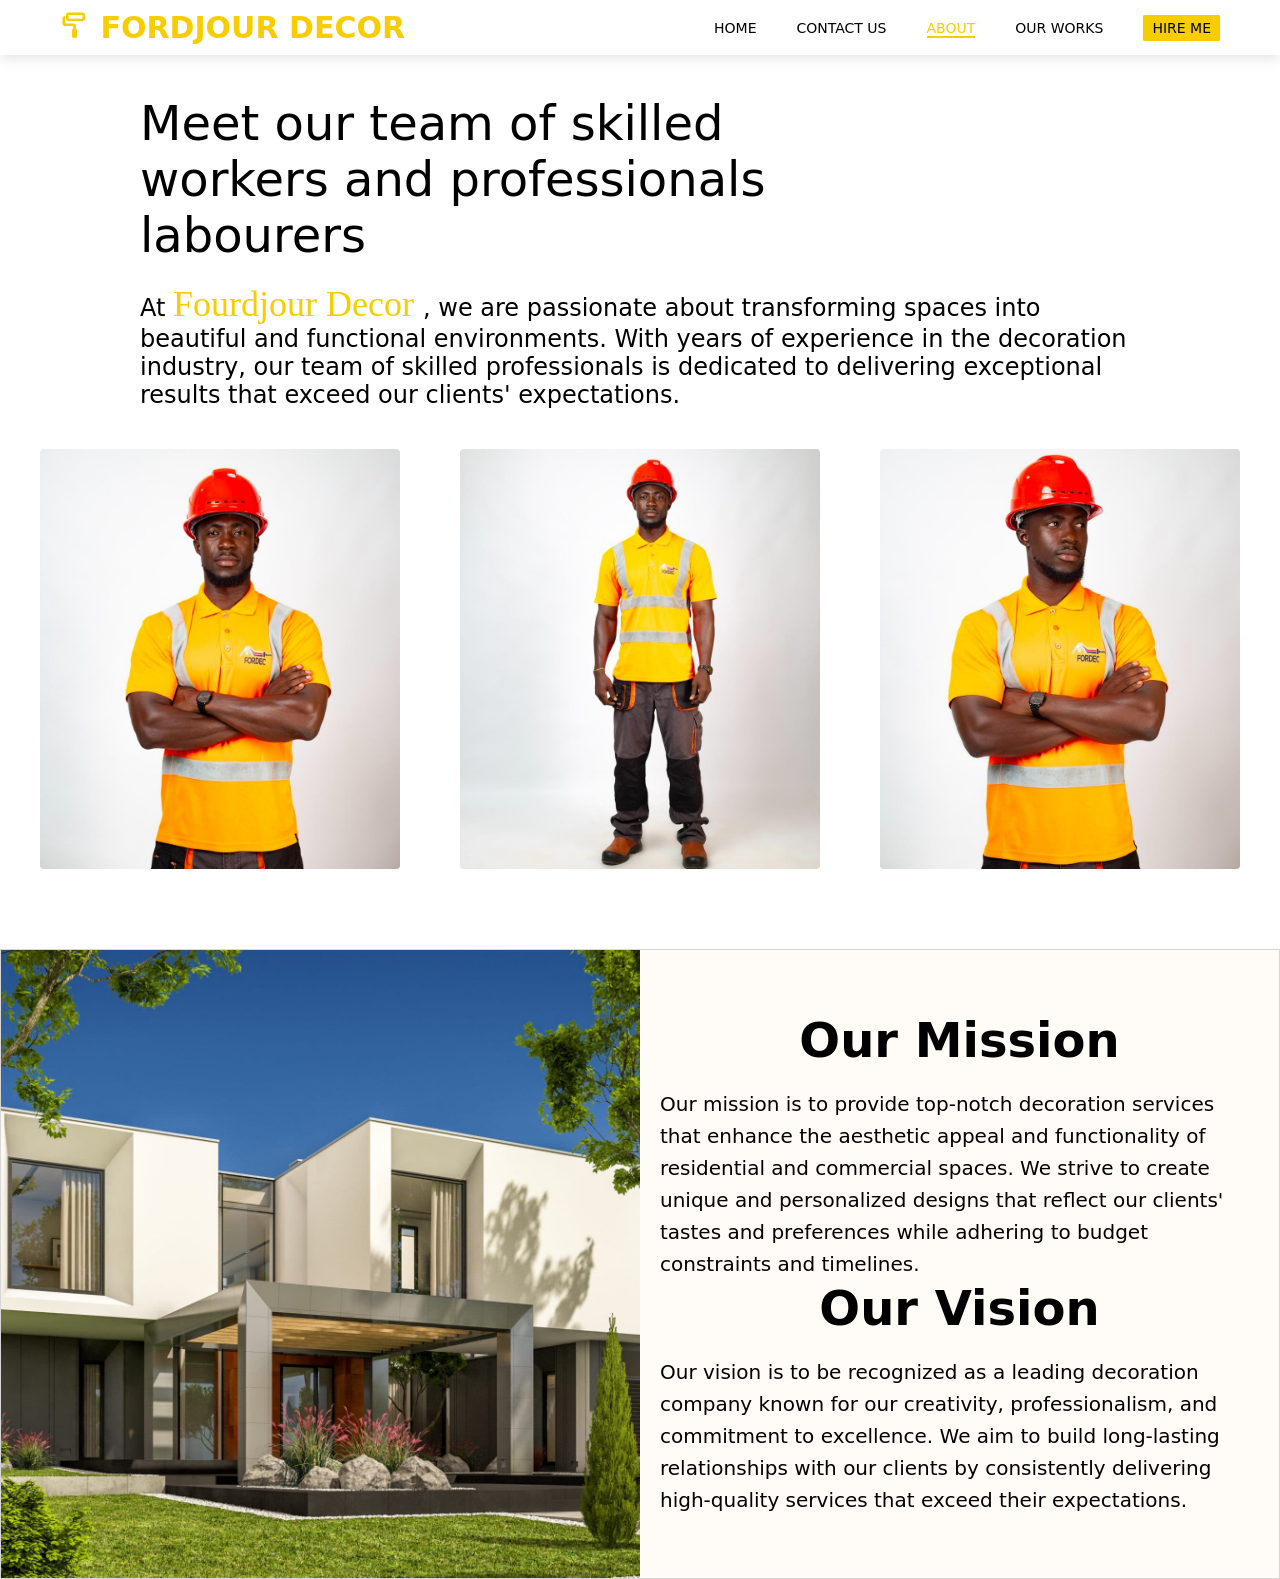
==== about.html @ 5bb8c618 "Initial commit" ====
<!DOCTYPE html>
<html lang="en">
  <head>
    <meta charset="UTF-8" />
    <meta name="viewport" content="width=device-width, initial-scale=1.0" />
    <title>About Us</title>
    <link rel="stylesheet" href="about.css" />
    <link
      href="https://unpkg.com/boxicons@2.1.4/css/boxicons.min.css"
      rel="stylesheet"
    />
    <link rel="stylesheet" href="styles.css" />
    <script src="script.js"></script>
  </head>
  <body>
    <nav class="nav">
      <a href="index.html">
        <div class="logo">
          <i class="bx bx-paint-roll"></i>
          <span>Fordjour Decor</span>
        </div>
      </a>
      <button class="nav-toggle" aria-label="Open navigation">
        <i class="bx bx-menu"></i>
      </button>
      <div class="links">
        <ul>
          <li><a href="index.html">Home</a></li>
          <li><a href="contact.html">Contact Us</a></li>
          <li><a href="about.html" class="active">About</a></li>
          <li><a href="portfolio.html">Our Works</a></li>
          <li><a href="hire.html" class="hire">Hire Me</a></li>
        </ul>
      </div>
    </nav>

    <div class="topText">
      <h1>Meet our team of skilled workers and professionals labourers</h1>
      <p>
        At <span class="stylish"> Fourdjour Decor </span>, we are passionate
        about transforming spaces into beautiful and functional environments.
        With years of experience in the decoration industry, our team of skilled
        professionals is dedicated to delivering exceptional results that exceed
        our clients' expectations.
      </p>
    </div>
    <div class="photoSection">
      <img src="WhatsApp Image 2025-10-01 at 10.41.32 AM (1).jpeg" alt="" />
      <img src="WhatsApp Image 2025-10-01 at 10.41.32 AM (3).jpeg" alt="" />
      <img src="WhatsApp Image 2025-10-01 at 10.41.32 AM (4).jpeg" alt="" />
    </div>
    <div class="section">
      <img src="stock-photo-modern-house-1-scaled.jpg" alt="" />

      <div class="sectionText">
        <h2>Our Mission</h2>
        <p>
          Our mission is to provide top-notch decoration services that enhance
          the aesthetic appeal and functionality of residential and commercial
          spaces. We strive to create unique and personalized designs that
          reflect our clients' tastes and preferences while adhering to budget
          constraints and timelines.
        </p>
        <h2>Our Vision</h2>
        <p>
          Our vision is to be recognized as a leading decoration company known
          for our creativity, professionalism, and commitment to excellence. We
          aim to build long-lasting relationships with our clients by
          consistently delivering high-quality services that exceed their
          expectations.
        </p>
      </div>
    </div>
  </body>
</html>
---- about.css ----
body {
  display: flex;
  justify-content: center;
  align-items: center;
  flex-direction: column;
}
.topText {
  margin: 40px 140px;
}
.topText h1 {
  font-size: 48px;
  margin-bottom: 20px;
  max-width: 65%;
  font-weight: 500;
}
.topText p {
  font-size: 24px;
}
.stylish {
  font-family: "Brush Script MT", cursive;
  font-size: 36px;
}
.photoSection {
  display: flex;
  justify-content: center;
  align-items: center;
  gap: 60px;
  margin-bottom: 80px;
}
.photoSection img {
  width: 360px;
  height: 420px;
  object-fit: cover;
  border-radius: 4px;
}
.section {
  border: 1px solid rgb(215, 215, 215);
  height: 70vh;
  display: flex;
  justify-content: space-between;
}
.section img {
  width: 50%;
  object-fit: cover;
}
.sectionText {
  padding: 20px;
  background-color: rgb(255, 251, 246);
  display: flex;
  flex-direction: column;
  justify-content: center;
  align-items: center;
}
.sectionText h2 {
  font-size: 48px;
  margin-bottom: 20px;
}
.sectionText p {
  font-size: 20px;
  line-height: 1.6;
}
@media screen and (max-width: 900px) {
  .topText {
    max-width: 80%;
    margin: 40px 0;
  }
  .topText h1 {
    font-size: 36px;
    max-width: 90%;
  }
  .topText p {
    font-size: 20px;
  }
  .photoSection {
    flex-direction: column;
    gap: 40px;
  }
  .photoSection img {
    width: 80%;
    height: auto;
  }
  .section {
    flex-direction: column;
    height: auto;
  }
  .section img {
    width: 100%;
    height: auto;
  }
  .sectionText h2 {
    font-size: 36px;
  }
  .sectionText p {
    font-size: 18px;
  }
}
---- styles.css ----
* {
  margin: 0;
  padding: 0;
  box-sizing: border-box;
  font-family: system-ui, -apple-system, BlinkMacSystemFont, "Segoe UI", Roboto,
    Oxygen, Ubuntu, Cantarell, "Open Sans", "Helvetica Neue", sans-serif;
  color: black;
}
html {
  scroll-behavior: smooth;
}
body {
  overflow-x: hidden;
}
.nav {
  position: sticky;
  z-index: 10;
  max-width: 100vw;
  width: 100%;
  padding: 10px 40px;
  text-transform: uppercase;
  color: black;
  display: flex;
  justify-content: space-between;
  align-items: center;
  background-color: white;
  top: 0;
  box-shadow: rgba(0, 0, 0, 0.1) 0px 4px 12px;
}
.logo {
  font-weight: 700;
  font-size: 30px;
  cursor: pointer;
}
.logo i,
span {
  color: #f7cd00;
}
nav ul {
  list-style: none;
  display: flex;
  width: 100%;
  justify-content: space-between;
  font-weight: 500;
  letter-spacing: 1.2;
}
nav a {
  text-decoration: none;
  color: inherit;
  margin: 0 20px;
  transition: all 0.2s ease-out;
  font-size: 14px;
  color: black;
}

nav a:hover {
  color: rgb(247, 205, 0);
}
.hire {
  background-color: rgb(247, 205, 0);
  padding: 4px 8px;
  border-radius: 2px;
  border: 1px solid #f7cd00;
}
.hire:hover {
  color: #f7cd00;
  background-color: white;
}
.hero {
  position: relative;
  background: url(avi-werde-hHz4yrvxwlA-unsplash.jpg);
  background-size: cover;
  background-position: center;
  background-color: rgba(0, 0, 0, 0.4);
  background-blend-mode: darken;
  height: 90vh;
  width: 100vw;
  display: flex;
  flex-direction: column;
  justify-content: center;
  align-items: center;
  text-align: center;
  padding: 0;
  overflow: hidden;
}
.herotxt1 {
  font-size: 64px;
  font-weight: 700;
  color: white;
  margin-bottom: 5px;
  text-align: left;
  overflow: hidden;
  border-right: 2px solid;
  white-space: nowrap;
  margin: 0 auto;
  animation: typewriter 2s steps(40) 1s both, blinkCursor 0.8s step-end infinite;
}

.heroMain {
  display: flex;
  justify-content: center;
  align-items: center;
}
.left {
  max-width: 100%;
  display: flex;
  flex-direction: column;
  justify-content: center;
  padding: 60px;

  background-color: rgba(0, 0, 0, 0.4);
}
@keyframes typewriter {
  from {
    width: 0;
  }
  to {
    width: 100%;
  }
}

@keyframes blinkCursor {
  from,
  to {
    border-color: transparent;
  }
  50% {
    border-color: black;
  }
}

.section-1 {
  min-height: 100vh;
  display: flex;
  flex-direction: column;
  justify-content: center;
  align-items: center;
  padding: 20px;
}
.card {
  height: 500px;
  width: 420px;
  position: relative;
  overflow: hidden;
  cursor: pointer;
  transition: all 0.3s ease;
  border-radius: 8px;
  box-shadow: (rgba(0, 0, 1, 0.4));
}
.card-video {
  position: absolute;
  top: 0;
  filter: blur(2px);
  left: 0;
  width: 100%;
  height: 100%;
  object-fit: cover;
  transition: opacity 0.4s ease;
  z-index: 2;
}
.card-content {
  position: absolute;
  bottom: 0;
  left: 0;
  display: flex;
  flex-direction: column;
  justify-content: center;
  align-items: center;
  background-color: rgba(0, 0, 0, 0.5);
  width: 100%;
  height: 100%;
  text-align: center;
  padding: 20px;
  transition: opacity 0.3s ease;
  z-index: 3;
}
.card-content p,
h3 {
  color: white;
}
.card-content p {
  font-weight: 200;
  color: rgb(255, 255, 255);
}
.card-content h3 {
  font-size: 24px;
}
.card-background {
  position: absolute;
  top: 0;
  left: 0;
  width: 100%;
  height: 100%;
  background-image: url("your-image.jpg");
  background-size: cover;
  background-position: center;
  transition: opacity 0.4s ease;
  z-index: 1;
}
.section-1 ul {
  list-style: none;
  display: flex;
  flex-wrap: wrap;
  gap: 40px;
  margin: 40px;
  justify-content: center;
}
.card:hover .card-background {
  opacity: 0;
}

.card:hover .card-video {
  filter: blur(0);
}

.card:hover .card-content {
  opacity: 0;
}
.card:hover {
  scale: 1.02;
}
.section-2 {
  height: 50vh;
  border-top: 1px solid rgb(189, 189, 189);
  border-bottom: 1px solid rgb(184, 184, 184);
  display: flex;
  flex-direction: column;
  align-items: center;
  justify-content: center;
}
.testimonial {
  display: flex;
  margin: 20px;
}
.testimonial img {
  width: 40px;
  aspect-ratio: 1;
  object-fit: cover;
  border-radius: 50%;
}
.active {
  color: #f7cd00;
  border-bottom: 2px solid #f7cd00;
}

.nav-toggle {
  display: none;
  background: none;
  border: none;
  font-size: 2rem;
  cursor: pointer;
  color: #333;
  z-index: 1001;
}

@media (max-width: 1103px) {
  .card {
    width: 340px;
    height: 400px;
  }
  .hero {
    height: 60vh;
  }
  .hire {
    border: none;
    background: none;
  }
  .testimonial img {
    width: 30px;
    height: 30px;
    margin: 0 10px;
  }
  body {
    overflow-x: hidden;
    padding: 0 5px;
  }
  .herotxt1 {
    font-size: 24px;
  }
  .left {
    padding: 20px;
  }
  .nav {
    position: relative;
    z-index: 1000;
    padding: 20px 0;
    align-items: center;
  }

  .nav .links {
    display: none;
    position: fixed;
    top: 0;
    right: 0;
    height: 40%;
    background: #fff;
    flex-direction: column;
    justify-content: center;
    align-items: center;
    z-index: 1000;
    box-shadow: 0 2px 8px rgba(0, 0, 0, 0.1);
    border-radius: 0;
    overflow: hidden;
    transform: translateY(-100%);
    opacity: 0;
    transition: transform 0.5s cubic-bezier(0.77, 0, 0.18, 1), opacity 0.3s;
  }
  .nav .links.active {
    display: flex;
    transform: translateY(0);
    opacity: 1;
    width: 50%;
    height: 50%;
  }
  .nav .links ul {
    display: flex;
    flex-direction: column;
    list-style: none;
    align-items: center;
  }
  .nav .links ul li {
    text-align: center;
    padding: 10px 0;
  }
  .nav .links ul li a {
    font-size: 1rem; /* Smaller font size */
    color: #333;
    text-decoration: none;
    font-weight: 500;
    width: 100vw;
    text-align: center;
    padding: 0.7rem 0;
    transition: background 0.2s;
  }
  .nav .links ul li a .hire {
    background-color: rgb(247, 205, 0);
    border-radius: none;
    border: 1px solid #f7cd00;
    color: #333;
    width: 100vw;
    margin: 0;
    padding: 0.7rem 0;
    font-size: 1rem;
    font-weight: 600;
  }
  .nav .links ul li a.hire:hover {
    width: 100vw;
    background-color: white;
    color: #f7cd00;
  }
  .nav-toggle {
    display: block;
    position: absolute;
    right: 1rem;
    top: 1rem;
    z-index: 1001;
    background: none;
    border: none;
    font-size: 2rem;
    cursor: pointer;
    color: #333;
  }
  .nav-toggle.open i {
    display: none;
  }
  .nav-toggle.open::before {
    content: "\2715"; /* Unicode X */
    font-size: 2rem;
    color: #333;
    position: absolute;
    right: 0;
    top: 0;
  }
  .logo {
    font-size: 20px;
  }
}
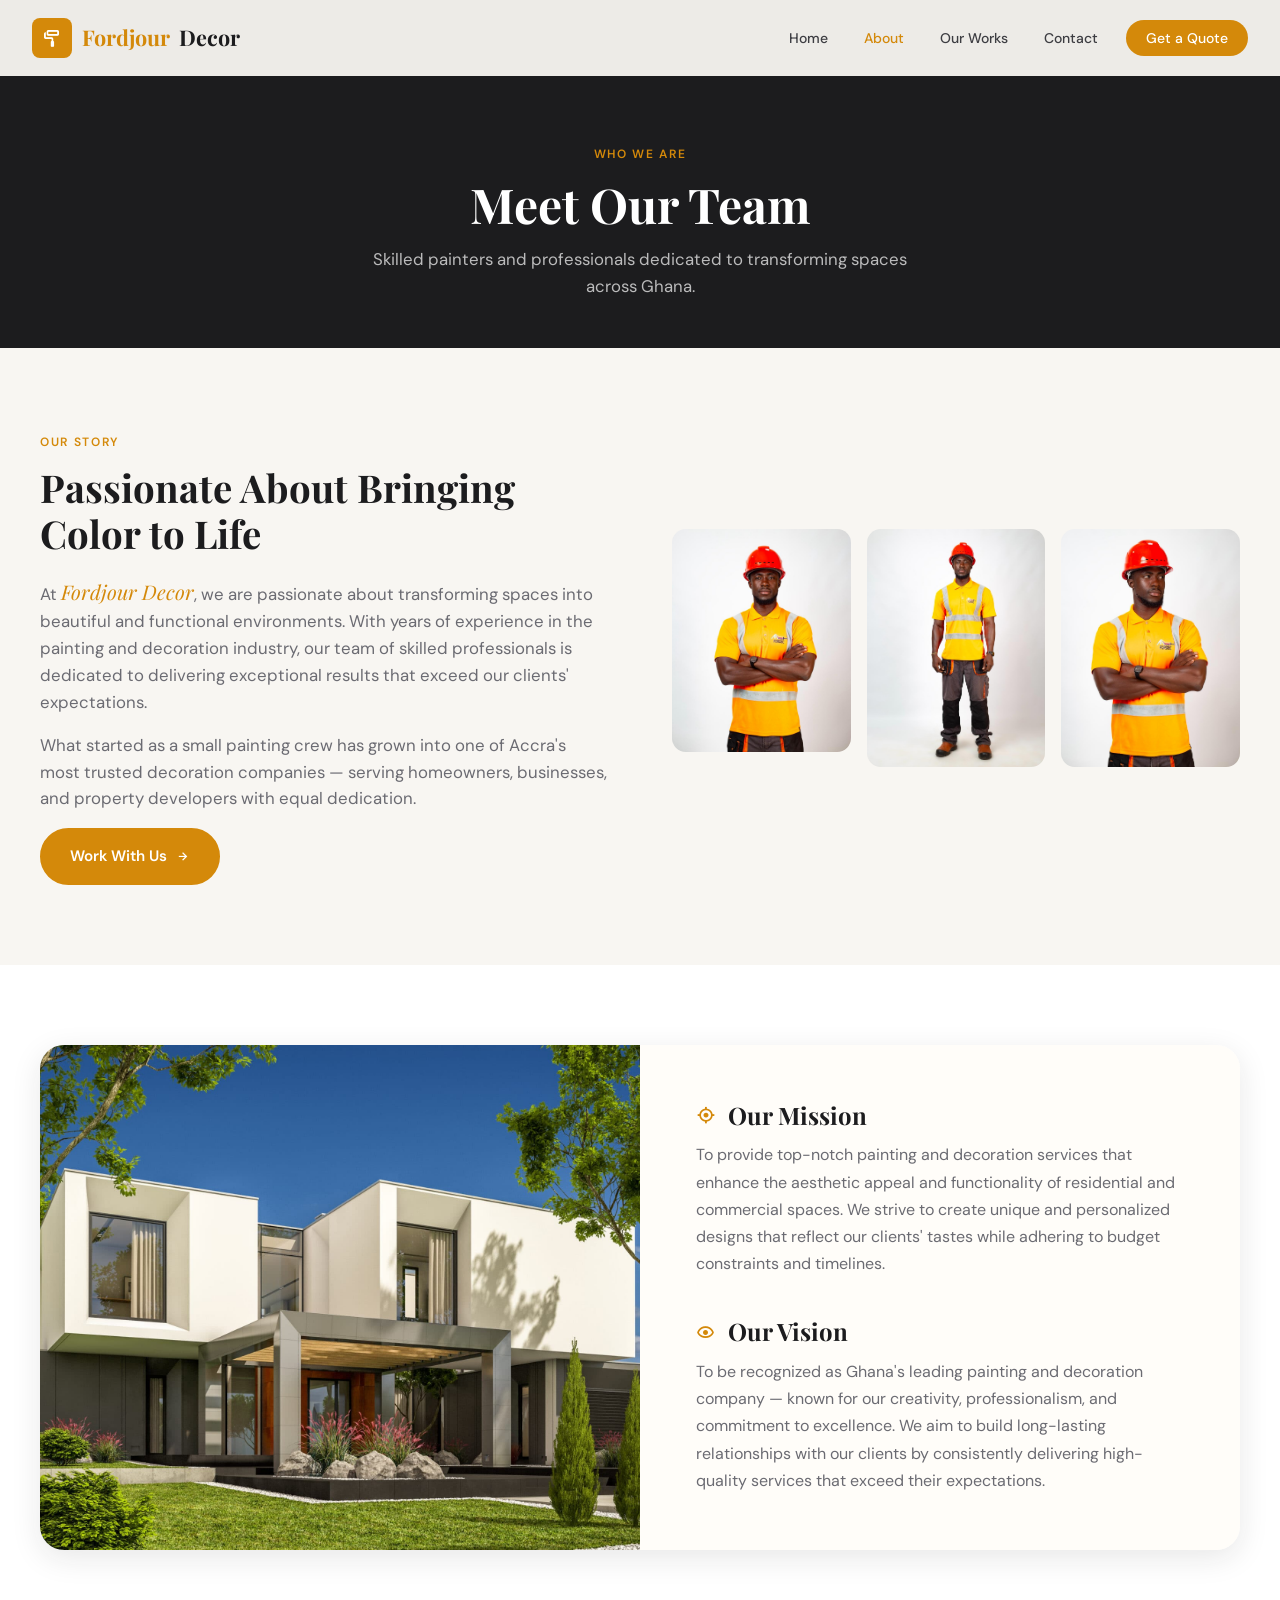
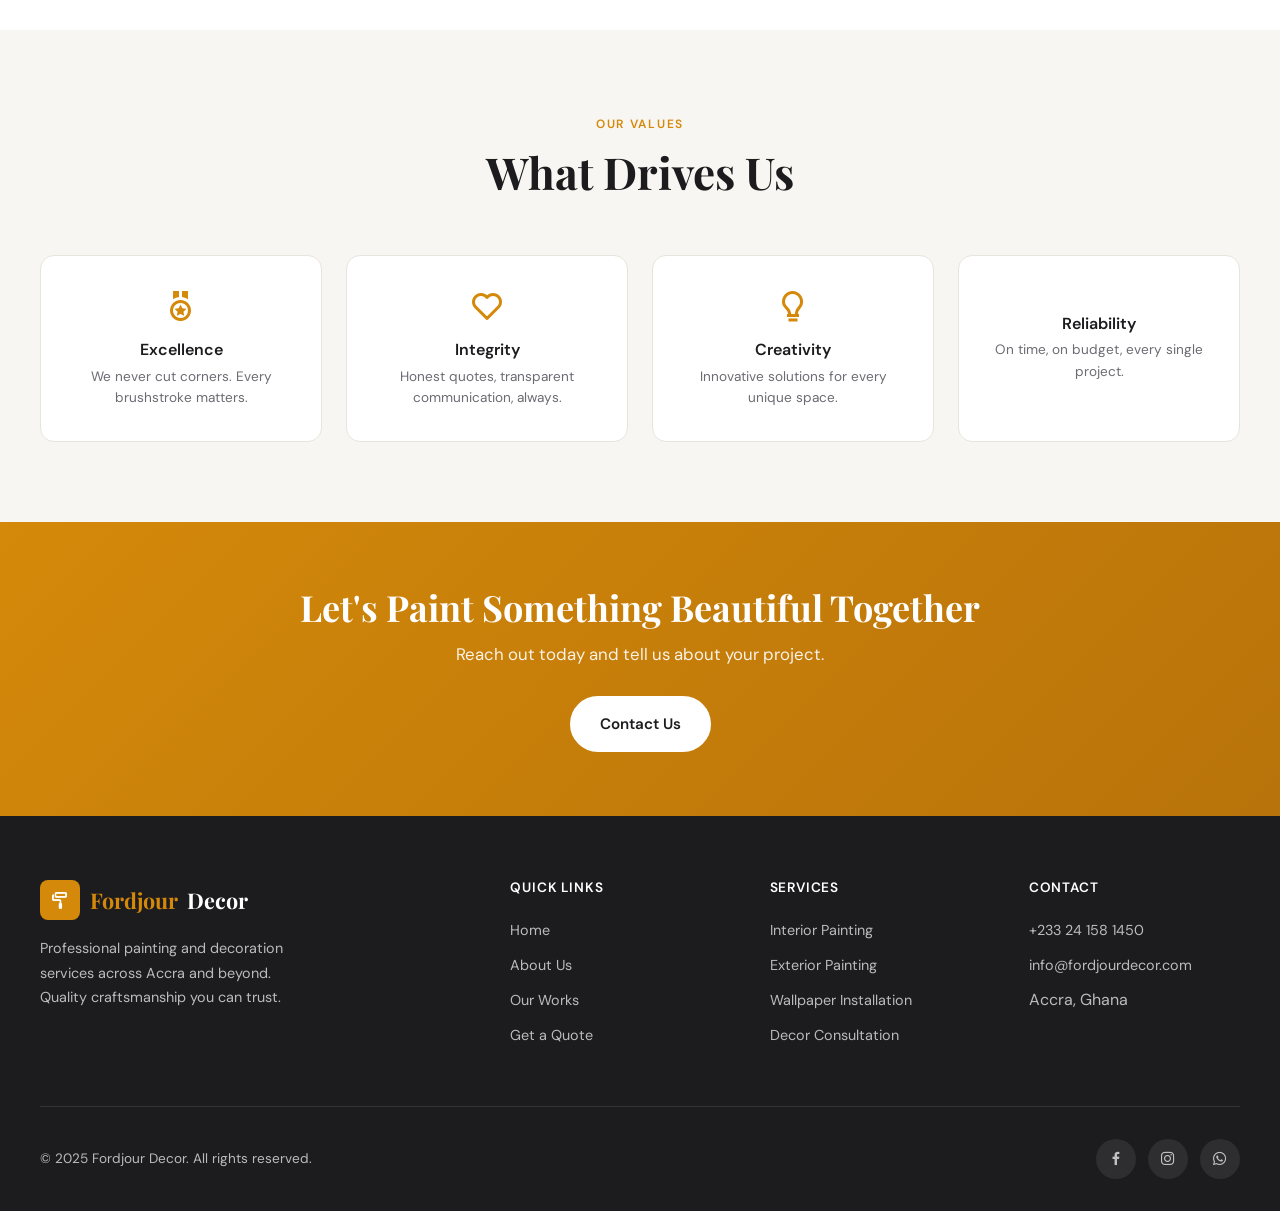
==== commit bb235724: "Redesign Fordjour Decor site with unified modern styling. Complete rewrite of all pages for a profes" ====
--- a/about.html
+++ b/about.html
@@ -3,73 +3,216 @@
   <head>
     <meta charset="UTF-8" />
     <meta name="viewport" content="width=device-width, initial-scale=1.0" />
-    <title>About Us</title>
-    <link rel="stylesheet" href="about.css" />
+    <meta
+      name="description"
+      content="Meet the Fordjour Decor team — skilled painters and decorators serving Accra, Ghana with passion and professionalism."
+    />
+    <title>About Us | Fordjour Decor</title>
+    <link rel="stylesheet" href="styles.css" />
     <link
       href="https://unpkg.com/boxicons@2.1.4/css/boxicons.min.css"
       rel="stylesheet"
     />
-    <link rel="stylesheet" href="styles.css" />
-    <script src="script.js"></script>
   </head>
   <body>
     <nav class="nav">
-      <a href="index.html">
-        <div class="logo">
-          <i class="bx bx-paint-roll"></i>
-          <span>Fordjour Decor</span>
-        </div>
+      <a href="index.html" class="logo">
+        <div class="logo-icon"><i class="bx bx-paint-roll"></i></div>
+        <span>Fordjour</span> Decor
       </a>
-      <button class="nav-toggle" aria-label="Open navigation">
+      <button class="nav-toggle" aria-label="Toggle navigation">
         <i class="bx bx-menu"></i>
       </button>
-      <div class="links">
+      <div class="nav-links">
         <ul>
           <li><a href="index.html">Home</a></li>
-          <li><a href="contact.html">Contact Us</a></li>
           <li><a href="about.html" class="active">About</a></li>
           <li><a href="portfolio.html">Our Works</a></li>
-          <li><a href="hire.html" class="hire">Hire Me</a></li>
+          <li><a href="contact.html">Contact</a></li>
+          <li><a href="hire.html" class="btn-nav">Get a Quote</a></li>
         </ul>
       </div>
     </nav>
 
-    <div class="topText">
-      <h1>Meet our team of skilled workers and professionals labourers</h1>
-      <p>
-        At <span class="stylish"> Fourdjour Decor </span>, we are passionate
-        about transforming spaces into beautiful and functional environments.
-        With years of experience in the decoration industry, our team of skilled
-        professionals is dedicated to delivering exceptional results that exceed
-        our clients' expectations.
-      </p>
-    </div>
-    <div class="photoSection">
-      <img src="WhatsApp Image 2025-10-01 at 10.41.32 AM (1).jpeg" alt="" />
-      <img src="WhatsApp Image 2025-10-01 at 10.41.32 AM (3).jpeg" alt="" />
-      <img src="WhatsApp Image 2025-10-01 at 10.41.32 AM (4).jpeg" alt="" />
-    </div>
-    <div class="section">
-      <img src="stock-photo-modern-house-1-scaled.jpg" alt="" />
-
-      <div class="sectionText">
-        <h2>Our Mission</h2>
+    <header class="page-header">
+      <div class="container fade-in">
+        <span class="section-label">Who We Are</span>
+        <h1>Meet Our Team</h1>
         <p>
-          Our mission is to provide top-notch decoration services that enhance
-          the aesthetic appeal and functionality of residential and commercial
-          spaces. We strive to create unique and personalized designs that
-          reflect our clients' tastes and preferences while adhering to budget
-          constraints and timelines.
+          Skilled painters and professionals dedicated to transforming spaces
+          across Ghana.
         </p>
-        <h2>Our Vision</h2>
-        <p>
-          Our vision is to be recognized as a leading decoration company known
-          for our creativity, professionalism, and commitment to excellence. We
-          aim to build long-lasting relationships with our clients by
-          consistently delivering high-quality services that exceed their
-          expectations.
-        </p>
-      </div>
-    </div>
+      </div>
+    </header>
+
+    <section>
+      <div class="container">
+        <div class="about-intro">
+          <div class="about-intro-text fade-in">
+            <span class="section-label">Our Story</span>
+            <h2>Passionate About Bringing Color to Life</h2>
+            <p>
+              At <span class="brand-name">Fordjour Decor</span>, we are passionate
+              about transforming spaces into beautiful and functional environments.
+              With years of experience in the painting and decoration industry,
+              our team of skilled professionals is dedicated to delivering
+              exceptional results that exceed our clients' expectations.
+            </p>
+            <p>
+              What started as a small painting crew has grown into one of Accra's
+              most trusted decoration companies — serving homeowners, businesses,
+              and property developers with equal dedication.
+            </p>
+            <a href="hire.html" class="btn btn-primary">
+              Work With Us
+              <i class="bx bx-right-arrow-alt"></i>
+            </a>
+          </div>
+          <div class="about-gallery fade-in">
+            <img
+              src="WhatsApp Image 2025-10-01 at 10.41.32 AM (1).jpeg"
+              alt="Fordjour Decor team at work"
+            />
+            <img
+              src="WhatsApp Image 2025-10-01 at 10.41.32 AM (3).jpeg"
+              alt="Painting project in progress"
+            />
+            <img
+              src="WhatsApp Image 2025-10-01 at 10.41.32 AM (4).jpeg"
+              alt="Completed decoration work"
+            />
+          </div>
+        </div>
+      </div>
+    </section>
+
+    <section class="mission-section">
+      <div class="container">
+        <div class="mission-grid fade-in">
+          <div class="mission-image">
+            <img
+              src="stock-photo-modern-house-1-scaled.jpg"
+              alt="Modern painted home exterior"
+            />
+          </div>
+          <div class="mission-content">
+            <div class="mission-block">
+              <h3><i class="bx bx-target-lock"></i> Our Mission</h3>
+              <p>
+                To provide top-notch painting and decoration services that enhance
+                the aesthetic appeal and functionality of residential and
+                commercial spaces. We strive to create unique and personalized
+                designs that reflect our clients' tastes while adhering to budget
+                constraints and timelines.
+              </p>
+            </div>
+            <div class="mission-block">
+              <h3><i class="bx bx-show"></i> Our Vision</h3>
+              <p>
+                To be recognized as Ghana's leading painting and decoration
+                company — known for our creativity, professionalism, and
+                commitment to excellence. We aim to build long-lasting
+                relationships with our clients by consistently delivering
+                high-quality services that exceed their expectations.
+              </p>
+            </div>
+          </div>
+        </div>
+      </div>
+    </section>
+
+    <section>
+      <div class="container">
+        <div class="section-header fade-in">
+          <span class="section-label">Our Values</span>
+          <h2 class="section-title">What Drives Us</h2>
+        </div>
+        <div class="values-grid">
+          <div class="value-item fade-in">
+            <i class="bx bx-medal"></i>
+            <h4>Excellence</h4>
+            <p>We never cut corners. Every brushstroke matters.</p>
+          </div>
+          <div class="value-item fade-in">
+            <i class="bx bx-heart"></i>
+            <h4>Integrity</h4>
+            <p>Honest quotes, transparent communication, always.</p>
+          </div>
+          <div class="value-item fade-in">
+            <i class="bx bx-bulb"></i>
+            <h4>Creativity</h4>
+            <p>Innovative solutions for every unique space.</p>
+          </div>
+          <div class="value-item fade-in">
+            <i class="bx bx-handshake"></i>
+            <h4>Reliability</h4>
+            <p>On time, on budget, every single project.</p>
+          </div>
+        </div>
+      </div>
+    </section>
+
+    <section class="cta-banner">
+      <div class="container fade-in">
+        <h2>Let's Paint Something Beautiful Together</h2>
+        <p>Reach out today and tell us about your project.</p>
+        <a href="contact.html" class="btn">Contact Us</a>
+      </div>
+    </section>
+
+    <footer class="footer">
+      <div class="container">
+        <div class="footer-grid">
+          <div class="footer-brand">
+            <a href="index.html" class="logo">
+              <div class="logo-icon"><i class="bx bx-paint-roll"></i></div>
+              <span>Fordjour</span> Decor
+            </a>
+            <p>
+              Professional painting and decoration services across Accra and
+              beyond. Quality craftsmanship you can trust.
+            </p>
+          </div>
+          <div class="footer-col">
+            <h4>Quick Links</h4>
+            <ul>
+              <li><a href="index.html">Home</a></li>
+              <li><a href="about.html">About Us</a></li>
+              <li><a href="portfolio.html">Our Works</a></li>
+              <li><a href="hire.html">Get a Quote</a></li>
+            </ul>
+          </div>
+          <div class="footer-col">
+            <h4>Services</h4>
+            <ul>
+              <li><a href="hire.html">Interior Painting</a></li>
+              <li><a href="hire.html">Exterior Painting</a></li>
+              <li><a href="hire.html">Wallpaper Installation</a></li>
+              <li><a href="hire.html">Decor Consultation</a></li>
+            </ul>
+          </div>
+          <div class="footer-col">
+            <h4>Contact</h4>
+            <ul>
+              <li><a href="tel:+233241581450">+233 24 158 1450</a></li>
+              <li>
+                <a href="mailto:info@fordjourdecor.com">info@fordjourdecor.com</a>
+              </li>
+              <li>Accra, Ghana</li>
+            </ul>
+          </div>
+        </div>
+        <div class="footer-bottom">
+          <p>&copy; 2025 Fordjour Decor. All rights reserved.</p>
+          <div class="footer-social">
+            <a href="#" aria-label="Facebook"><i class="bx bxl-facebook"></i></a>
+            <a href="#" aria-label="Instagram"><i class="bx bxl-instagram"></i></a>
+            <a href="#" aria-label="WhatsApp"><i class="bx bxl-whatsapp"></i></a>
+          </div>
+        </div>
+      </div>
+    </footer>
+
+    <script src="script.js"></script>
   </body>
 </html>
--- a/styles.css
+++ b/styles.css
@@ -1,377 +1,1220 @@
-* {
+/* =============================================
+   Fordjour Decor — Painting Company Design System
+   ============================================= */
+
+@import url("https://fonts.googleapis.com/css2?family=DM+Sans:ital,opsz,wght@0,9..40,400;0,9..40,500;0,9..40,600;0,9..40,700;1,9..40,400&family=Playfair+Display:ital,wght@0,500;0,600;0,700;1,500&display=swap");
+
+:root {
+  --color-bg: #f8f6f2;
+  --color-bg-alt: #ffffff;
+  --color-surface: #fffdf9;
+  --color-dark: #1c1c1e;
+  --color-dark-soft: #2e2e32;
+  --color-text: #3d3d42;
+  --color-text-muted: #6b6b72;
+  --color-accent: #d4890a;
+  --color-accent-light: #f0a830;
+  --color-accent-dark: #b8730a;
+  --color-accent-bg: #fef6e8;
+  --color-border: #e8e4dc;
+  --color-success: #2d6a4f;
+
+  --font-display: "Playfair Display", Georgia, serif;
+  --font-body: "DM Sans", system-ui, sans-serif;
+
+  --radius-sm: 8px;
+  --radius-md: 14px;
+  --radius-lg: 24px;
+  --radius-full: 999px;
+
+  --shadow-sm: 0 2px 8px rgba(28, 28, 30, 0.06);
+  --shadow-md: 0 8px 30px rgba(28, 28, 30, 0.1);
+  --shadow-lg: 0 20px 60px rgba(28, 28, 30, 0.14);
+
+  --nav-height: 76px;
+  --container: 1200px;
+  --transition: 0.3s cubic-bezier(0.4, 0, 0.2, 1);
+}
+
+*,
+*::before,
+*::after {
   margin: 0;
   padding: 0;
   box-sizing: border-box;
-  font-family: system-ui, -apple-system, BlinkMacSystemFont, "Segoe UI", Roboto,
-    Oxygen, Ubuntu, Cantarell, "Open Sans", "Helvetica Neue", sans-serif;
-  color: black;
-}
+}
+
 html {
   scroll-behavior: smooth;
 }
+
 body {
+  font-family: var(--font-body);
+  font-size: 16px;
+  line-height: 1.6;
+  color: var(--color-text);
+  background: var(--color-bg);
   overflow-x: hidden;
 }
+
+img,
+video {
+  display: block;
+  max-width: 100%;
+}
+
+a {
+  color: inherit;
+  text-decoration: none;
+}
+
+ul {
+  list-style: none;
+}
+
+.container {
+  width: min(var(--container), 100% - 2.5rem);
+  margin-inline: auto;
+}
+
+/* ---- Typography ---- */
+
+h1,
+h2,
+h3,
+h4 {
+  font-family: var(--font-display);
+  color: var(--color-dark);
+  line-height: 1.2;
+}
+
+.section-label {
+  display: inline-block;
+  font-size: 0.75rem;
+  font-weight: 600;
+  letter-spacing: 0.14em;
+  text-transform: uppercase;
+  color: var(--color-accent);
+  margin-bottom: 0.75rem;
+}
+
+.section-title {
+  font-size: clamp(2rem, 4vw, 2.75rem);
+  margin-bottom: 1rem;
+}
+
+.section-desc {
+  font-size: 1.05rem;
+  color: var(--color-text-muted);
+  max-width: 560px;
+}
+
+/* ---- Buttons ---- */
+
+.btn {
+  display: inline-flex;
+  align-items: center;
+  justify-content: center;
+  gap: 0.5rem;
+  padding: 0.875rem 1.75rem;
+  font-family: var(--font-body);
+  font-size: 0.95rem;
+  font-weight: 600;
+  border-radius: var(--radius-full);
+  border: 2px solid transparent;
+  cursor: pointer;
+  transition: all var(--transition);
+  white-space: nowrap;
+}
+
+.btn-primary {
+  background: var(--color-accent);
+  color: #fff;
+  border-color: var(--color-accent);
+}
+
+.btn-primary:hover {
+  background: var(--color-accent-dark);
+  border-color: var(--color-accent-dark);
+  transform: translateY(-2px);
+  box-shadow: var(--shadow-md);
+}
+
+.btn-outline {
+  background: transparent;
+  color: #fff;
+  border-color: rgba(255, 255, 255, 0.7);
+}
+
+.btn-outline:hover {
+  background: #fff;
+  color: var(--color-dark);
+  border-color: #fff;
+}
+
+.btn-dark {
+  background: var(--color-dark);
+  color: #fff;
+  border-color: var(--color-dark);
+}
+
+.btn-dark:hover {
+  background: var(--color-dark-soft);
+  transform: translateY(-2px);
+}
+
+/* ---- Navigation ---- */
+
 .nav {
-  position: sticky;
-  z-index: 10;
-  max-width: 100vw;
-  width: 100%;
-  padding: 10px 40px;
-  text-transform: uppercase;
-  color: black;
-  display: flex;
-  justify-content: space-between;
-  align-items: center;
-  background-color: white;
-  top: 0;
-  box-shadow: rgba(0, 0, 0, 0.1) 0px 4px 12px;
-}
-.logo {
-  font-weight: 700;
-  font-size: 30px;
-  cursor: pointer;
-}
-.logo i,
-span {
-  color: #f7cd00;
-}
-nav ul {
-  list-style: none;
-  display: flex;
-  width: 100%;
-  justify-content: space-between;
-  font-weight: 500;
-  letter-spacing: 1.2;
-}
-nav a {
-  text-decoration: none;
-  color: inherit;
-  margin: 0 20px;
-  transition: all 0.2s ease-out;
-  font-size: 14px;
-  color: black;
-}
-
-nav a:hover {
-  color: rgb(247, 205, 0);
-}
-.hire {
-  background-color: rgb(247, 205, 0);
-  padding: 4px 8px;
-  border-radius: 2px;
-  border: 1px solid #f7cd00;
-}
-.hire:hover {
-  color: #f7cd00;
-  background-color: white;
-}
-.hero {
-  position: relative;
-  background: url(avi-werde-hHz4yrvxwlA-unsplash.jpg);
-  background-size: cover;
-  background-position: center;
-  background-color: rgba(0, 0, 0, 0.4);
-  background-blend-mode: darken;
-  height: 90vh;
-  width: 100vw;
-  display: flex;
-  flex-direction: column;
-  justify-content: center;
-  align-items: center;
-  text-align: center;
-  padding: 0;
-  overflow: hidden;
-}
-.herotxt1 {
-  font-size: 64px;
-  font-weight: 700;
-  color: white;
-  margin-bottom: 5px;
-  text-align: left;
-  overflow: hidden;
-  border-right: 2px solid;
-  white-space: nowrap;
-  margin: 0 auto;
-  animation: typewriter 2s steps(40) 1s both, blinkCursor 0.8s step-end infinite;
-}
-
-.heroMain {
-  display: flex;
-  justify-content: center;
-  align-items: center;
-}
-.left {
-  max-width: 100%;
-  display: flex;
-  flex-direction: column;
-  justify-content: center;
-  padding: 60px;
-
-  background-color: rgba(0, 0, 0, 0.4);
-}
-@keyframes typewriter {
-  from {
-    width: 0;
-  }
-  to {
-    width: 100%;
-  }
-}
-
-@keyframes blinkCursor {
-  from,
-  to {
-    border-color: transparent;
-  }
-  50% {
-    border-color: black;
-  }
-}
-
-.section-1 {
-  min-height: 100vh;
-  display: flex;
-  flex-direction: column;
-  justify-content: center;
-  align-items: center;
-  padding: 20px;
-}
-.card {
-  height: 500px;
-  width: 420px;
-  position: relative;
-  overflow: hidden;
-  cursor: pointer;
-  transition: all 0.3s ease;
-  border-radius: 8px;
-  box-shadow: (rgba(0, 0, 1, 0.4));
-}
-.card-video {
-  position: absolute;
-  top: 0;
-  filter: blur(2px);
-  left: 0;
-  width: 100%;
-  height: 100%;
-  object-fit: cover;
-  transition: opacity 0.4s ease;
-  z-index: 2;
-}
-.card-content {
-  position: absolute;
-  bottom: 0;
-  left: 0;
-  display: flex;
-  flex-direction: column;
-  justify-content: center;
-  align-items: center;
-  background-color: rgba(0, 0, 0, 0.5);
-  width: 100%;
-  height: 100%;
-  text-align: center;
-  padding: 20px;
-  transition: opacity 0.3s ease;
-  z-index: 3;
-}
-.card-content p,
-h3 {
-  color: white;
-}
-.card-content p {
-  font-weight: 200;
-  color: rgb(255, 255, 255);
-}
-.card-content h3 {
-  font-size: 24px;
-}
-.card-background {
-  position: absolute;
+  position: fixed;
   top: 0;
   left: 0;
-  width: 100%;
-  height: 100%;
-  background-image: url("your-image.jpg");
-  background-size: cover;
-  background-position: center;
-  transition: opacity 0.4s ease;
-  z-index: 1;
-}
-.section-1 ul {
-  list-style: none;
-  display: flex;
-  flex-wrap: wrap;
-  gap: 40px;
-  margin: 40px;
+  right: 0;
+  z-index: 1000;
+  height: var(--nav-height);
+  display: flex;
+  align-items: center;
+  justify-content: space-between;
+  padding: 0 2rem;
+  background: rgba(255, 253, 249, 0.92);
+  backdrop-filter: blur(12px);
+  border-bottom: 1px solid transparent;
+  transition: all var(--transition);
+}
+
+.nav.scrolled {
+  border-bottom-color: var(--color-border);
+  box-shadow: var(--shadow-sm);
+}
+
+.logo {
+  display: flex;
+  align-items: center;
+  gap: 0.6rem;
+  font-family: var(--font-display);
+  font-size: 1.35rem;
+  font-weight: 700;
+  color: var(--color-dark);
+}
+
+.logo-icon {
+  display: flex;
+  align-items: center;
   justify-content: center;
-}
-.card:hover .card-background {
-  opacity: 0;
-}
-
-.card:hover .card-video {
-  filter: blur(0);
-}
-
-.card:hover .card-content {
-  opacity: 0;
-}
-.card:hover {
-  scale: 1.02;
-}
-.section-2 {
-  height: 50vh;
-  border-top: 1px solid rgb(189, 189, 189);
-  border-bottom: 1px solid rgb(184, 184, 184);
-  display: flex;
-  flex-direction: column;
-  align-items: center;
-  justify-content: center;
-}
-.testimonial {
-  display: flex;
-  margin: 20px;
-}
-.testimonial img {
   width: 40px;
-  aspect-ratio: 1;
-  object-fit: cover;
-  border-radius: 50%;
-}
-.active {
-  color: #f7cd00;
-  border-bottom: 2px solid #f7cd00;
+  height: 40px;
+  background: var(--color-accent);
+  color: #fff;
+  border-radius: var(--radius-sm);
+  font-size: 1.25rem;
+}
+
+.logo span {
+  color: var(--color-accent);
+}
+
+.nav-links ul {
+  display: flex;
+  align-items: center;
+  gap: 0.25rem;
+}
+
+.nav-links a {
+  padding: 0.5rem 1rem;
+  font-size: 0.875rem;
+  font-weight: 500;
+  color: var(--color-text);
+  border-radius: var(--radius-full);
+  transition: all var(--transition);
+}
+
+.nav-links a:hover,
+.nav-links a.active {
+  color: var(--color-accent);
+}
+
+.nav-links a.btn-nav {
+  background: var(--color-accent);
+  color: #fff;
+  margin-left: 0.5rem;
+  padding: 0.55rem 1.25rem;
+}
+
+.nav-links a.btn-nav:hover,
+.nav-links a.btn-nav.active {
+  background: var(--color-accent-dark);
+  color: #fff;
 }
 
 .nav-toggle {
   display: none;
   background: none;
   border: none;
+  font-size: 1.75rem;
+  color: var(--color-dark);
+  cursor: pointer;
+  padding: 0.25rem;
+}
+
+/* ---- Hero ---- */
+
+.hero {
+  position: relative;
+  min-height: 100vh;
+  display: flex;
+  align-items: center;
+  padding-top: var(--nav-height);
+  background:
+    linear-gradient(135deg, rgba(28, 28, 30, 0.75) 0%, rgba(28, 28, 30, 0.45) 100%),
+    url("avi-werde-hHz4yrvxwlA-unsplash.jpg") center / cover no-repeat;
+  color: #fff;
+}
+
+.hero-content {
+  position: relative;
+  z-index: 1;
+  max-width: 680px;
+}
+
+.hero-badge {
+  display: inline-flex;
+  align-items: center;
+  gap: 0.5rem;
+  padding: 0.4rem 1rem;
+  background: rgba(255, 255, 255, 0.12);
+  border: 1px solid rgba(255, 255, 255, 0.2);
+  border-radius: var(--radius-full);
+  font-size: 0.8rem;
+  font-weight: 500;
+  margin-bottom: 1.5rem;
+  backdrop-filter: blur(8px);
+}
+
+.hero-badge i {
+  color: var(--color-accent-light);
+}
+
+.hero h1 {
+  font-size: clamp(2.5rem, 6vw, 4rem);
+  color: #fff;
+  margin-bottom: 1.25rem;
+  letter-spacing: -0.02em;
+}
+
+.hero h1 em {
+  font-style: italic;
+  color: var(--color-accent-light);
+}
+
+.hero p {
+  font-size: 1.15rem;
+  color: rgba(255, 255, 255, 0.85);
+  margin-bottom: 2rem;
+  max-width: 520px;
+  line-height: 1.7;
+}
+
+.hero-actions {
+  display: flex;
+  flex-wrap: wrap;
+  gap: 1rem;
+}
+
+.hero-stats {
+  display: flex;
+  gap: 3rem;
+  margin-top: 4rem;
+  padding-top: 2rem;
+  border-top: 1px solid rgba(255, 255, 255, 0.15);
+}
+
+.hero-stat strong {
+  display: block;
+  font-family: var(--font-display);
   font-size: 2rem;
+  color: var(--color-accent-light);
+  line-height: 1;
+  margin-bottom: 0.25rem;
+}
+
+.hero-stat span {
+  font-size: 0.85rem;
+  color: rgba(255, 255, 255, 0.65);
+}
+
+/* ---- Page Header (inner pages) ---- */
+
+.page-header {
+  padding: calc(var(--nav-height) + 4rem) 0 3rem;
+  background: var(--color-dark);
+  color: #fff;
+  text-align: center;
+}
+
+.page-header h1 {
+  font-size: clamp(2rem, 4vw, 3rem);
+  color: #fff;
+  margin-bottom: 0.75rem;
+}
+
+.page-header p {
+  color: rgba(255, 255, 255, 0.7);
+  font-size: 1.05rem;
+  max-width: 540px;
+  margin-inline: auto;
+}
+
+/* ---- Sections ---- */
+
+section {
+  padding: 5rem 0;
+}
+
+.section-header {
+  text-align: center;
+  margin-bottom: 3.5rem;
+}
+
+.section-header .section-desc {
+  margin-inline: auto;
+}
+
+/* ---- Services ---- */
+
+.services {
+  background: var(--color-bg-alt);
+}
+
+.services-grid {
+  display: grid;
+  grid-template-columns: repeat(auto-fit, minmax(320px, 1fr));
+  gap: 1.75rem;
+}
+
+.service-card {
+  position: relative;
+  border-radius: var(--radius-lg);
+  overflow: hidden;
+  background: var(--color-dark);
+  aspect-ratio: 3 / 4;
   cursor: pointer;
-  color: #333;
-  z-index: 1001;
-}
-
-@media (max-width: 1103px) {
-  .card {
-    width: 340px;
-    height: 400px;
-  }
-  .hero {
-    height: 60vh;
-  }
-  .hire {
-    border: none;
-    background: none;
-  }
-  .testimonial img {
-    width: 30px;
-    height: 30px;
-    margin: 0 10px;
-  }
-  body {
-    overflow-x: hidden;
-    padding: 0 5px;
-  }
-  .herotxt1 {
-    font-size: 24px;
-  }
-  .left {
-    padding: 20px;
-  }
-  .nav {
-    position: relative;
-    z-index: 1000;
-    padding: 20px 0;
-    align-items: center;
-  }
-
-  .nav .links {
-    display: none;
+  box-shadow: var(--shadow-md);
+  transition: transform var(--transition), box-shadow var(--transition);
+}
+
+.service-card:hover {
+  transform: translateY(-6px);
+  box-shadow: var(--shadow-lg);
+}
+
+.service-card video {
+  position: absolute;
+  inset: 0;
+  width: 100%;
+  height: 100%;
+  object-fit: cover;
+  filter: brightness(0.7);
+  transition: filter var(--transition), transform 0.6s ease;
+}
+
+.service-card:hover video {
+  filter: brightness(0.85);
+  transform: scale(1.05);
+}
+
+.service-card-overlay {
+  position: absolute;
+  inset: 0;
+  background: linear-gradient(to top, rgba(28, 28, 30, 0.92) 0%, transparent 60%);
+  display: flex;
+  flex-direction: column;
+  justify-content: flex-end;
+  padding: 2rem;
+  z-index: 2;
+}
+
+.service-icon {
+  width: 48px;
+  height: 48px;
+  display: flex;
+  align-items: center;
+  justify-content: center;
+  background: var(--color-accent);
+  border-radius: var(--radius-sm);
+  color: #fff;
+  font-size: 1.4rem;
+  margin-bottom: 1rem;
+}
+
+.service-card h3 {
+  font-size: 1.4rem;
+  color: #fff;
+  margin-bottom: 0.5rem;
+}
+
+.service-card p {
+  font-size: 0.9rem;
+  color: rgba(255, 255, 255, 0.75);
+  line-height: 1.5;
+}
+
+/* ---- Why Us ---- */
+
+.why-us {
+  background: var(--color-bg);
+}
+
+.why-grid {
+  display: grid;
+  grid-template-columns: repeat(auto-fit, minmax(240px, 1fr));
+  gap: 1.5rem;
+}
+
+.why-card {
+  background: var(--color-bg-alt);
+  border: 1px solid var(--color-border);
+  border-radius: var(--radius-md);
+  padding: 2rem;
+  transition: all var(--transition);
+}
+
+.why-card:hover {
+  border-color: var(--color-accent);
+  box-shadow: var(--shadow-sm);
+  transform: translateY(-4px);
+}
+
+.why-card i {
+  font-size: 2rem;
+  color: var(--color-accent);
+  margin-bottom: 1rem;
+}
+
+.why-card h3 {
+  font-size: 1.15rem;
+  margin-bottom: 0.5rem;
+}
+
+.why-card p {
+  font-size: 0.9rem;
+  color: var(--color-text-muted);
+}
+
+/* ---- Testimonials ---- */
+
+.testimonials {
+  background: var(--color-dark);
+  color: #fff;
+}
+
+.testimonials .section-label {
+  color: var(--color-accent-light);
+}
+
+.testimonials .section-title {
+  color: #fff;
+}
+
+.testimonials-grid {
+  display: grid;
+  grid-template-columns: repeat(auto-fit, minmax(300px, 1fr));
+  gap: 1.5rem;
+}
+
+.testimonial-card {
+  background: rgba(255, 255, 255, 0.06);
+  border: 1px solid rgba(255, 255, 255, 0.1);
+  border-radius: var(--radius-md);
+  padding: 2rem;
+  transition: background var(--transition);
+}
+
+.testimonial-card:hover {
+  background: rgba(255, 255, 255, 0.1);
+}
+
+.testimonial-stars {
+  color: var(--color-accent-light);
+  font-size: 1rem;
+  margin-bottom: 1rem;
+  letter-spacing: 2px;
+}
+
+.testimonial-card blockquote {
+  font-size: 0.95rem;
+  line-height: 1.7;
+  color: rgba(255, 255, 255, 0.85);
+  margin-bottom: 1.5rem;
+  font-style: italic;
+}
+
+.testimonial-author {
+  display: flex;
+  align-items: center;
+  gap: 0.875rem;
+}
+
+.testimonial-author img {
+  width: 48px;
+  height: 48px;
+  border-radius: 50%;
+  object-fit: cover;
+  border: 2px solid var(--color-accent);
+}
+
+.testimonial-author strong {
+  display: block;
+  font-size: 0.9rem;
+  color: #fff;
+}
+
+.testimonial-author span {
+  font-size: 0.8rem;
+  color: rgba(255, 255, 255, 0.5);
+}
+
+/* ---- CTA Banner ---- */
+
+.cta-banner {
+  background: linear-gradient(135deg, var(--color-accent) 0%, var(--color-accent-dark) 100%);
+  padding: 4rem 0;
+  text-align: center;
+}
+
+.cta-banner h2 {
+  font-size: clamp(1.75rem, 3vw, 2.25rem);
+  color: #fff;
+  margin-bottom: 0.75rem;
+}
+
+.cta-banner p {
+  color: rgba(255, 255, 255, 0.9);
+  margin-bottom: 1.75rem;
+  font-size: 1.05rem;
+}
+
+.cta-banner .btn {
+  background: #fff;
+  color: var(--color-dark);
+  border-color: #fff;
+}
+
+.cta-banner .btn:hover {
+  background: var(--color-dark);
+  color: #fff;
+  border-color: var(--color-dark);
+}
+
+/* ---- About Page ---- */
+
+.about-intro {
+  display: grid;
+  grid-template-columns: 1fr 1fr;
+  gap: 4rem;
+  align-items: center;
+}
+
+.about-intro-text h2 {
+  font-size: clamp(1.75rem, 3vw, 2.5rem);
+  margin-bottom: 1.25rem;
+}
+
+.about-intro-text p {
+  color: var(--color-text-muted);
+  margin-bottom: 1rem;
+  font-size: 1.05rem;
+}
+
+.about-intro-text .brand-name {
+  font-family: var(--font-display);
+  font-style: italic;
+  color: var(--color-accent);
+  font-size: 1.2em;
+}
+
+.about-gallery {
+  display: grid;
+  grid-template-columns: repeat(3, 1fr);
+  gap: 1rem;
+}
+
+.about-gallery img {
+  width: 100%;
+  aspect-ratio: 3 / 4;
+  object-fit: cover;
+  border-radius: var(--radius-md);
+  transition: transform var(--transition);
+}
+
+.about-gallery img:hover {
+  transform: scale(1.03);
+}
+
+.about-gallery img:first-child {
+  grid-row: span 2;
+  aspect-ratio: auto;
+}
+
+.mission-section {
+  background: var(--color-bg-alt);
+}
+
+.mission-grid {
+  display: grid;
+  grid-template-columns: 1fr 1fr;
+  gap: 0;
+  border-radius: var(--radius-lg);
+  overflow: hidden;
+  box-shadow: var(--shadow-md);
+}
+
+.mission-image img {
+  width: 100%;
+  height: 100%;
+  min-height: 480px;
+  object-fit: cover;
+}
+
+.mission-content {
+  padding: 3.5rem;
+  background: var(--color-surface);
+  display: flex;
+  flex-direction: column;
+  justify-content: center;
+}
+
+.mission-block {
+  margin-bottom: 2.5rem;
+}
+
+.mission-block:last-child {
+  margin-bottom: 0;
+}
+
+.mission-block h3 {
+  font-size: 1.5rem;
+  margin-bottom: 0.75rem;
+  display: flex;
+  align-items: center;
+  gap: 0.75rem;
+}
+
+.mission-block h3 i {
+  color: var(--color-accent);
+  font-size: 1.25rem;
+}
+
+.mission-block p {
+  color: var(--color-text-muted);
+  line-height: 1.7;
+}
+
+.values-grid {
+  display: grid;
+  grid-template-columns: repeat(auto-fit, minmax(200px, 1fr));
+  gap: 1.5rem;
+}
+
+.value-item {
+  text-align: center;
+  padding: 2rem 1.5rem;
+  background: var(--color-bg-alt);
+  border-radius: var(--radius-md);
+  border: 1px solid var(--color-border);
+}
+
+.value-item i {
+  font-size: 2.25rem;
+  color: var(--color-accent);
+  margin-bottom: 1rem;
+}
+
+.value-item h4 {
+  font-family: var(--font-body);
+  font-size: 1rem;
+  font-weight: 600;
+  margin-bottom: 0.4rem;
+}
+
+.value-item p {
+  font-size: 0.85rem;
+  color: var(--color-text-muted);
+}
+
+/* ---- Portfolio ---- */
+
+.portfolio-filters {
+  display: flex;
+  flex-wrap: wrap;
+  justify-content: center;
+  gap: 0.75rem;
+  margin-bottom: 2.5rem;
+}
+
+.filter-btn {
+  padding: 0.5rem 1.25rem;
+  font-family: var(--font-body);
+  font-size: 0.875rem;
+  font-weight: 500;
+  background: var(--color-bg-alt);
+  border: 1px solid var(--color-border);
+  border-radius: var(--radius-full);
+  cursor: pointer;
+  transition: all var(--transition);
+  color: var(--color-text);
+}
+
+.filter-btn:hover,
+.filter-btn.active {
+  background: var(--color-accent);
+  border-color: var(--color-accent);
+  color: #fff;
+}
+
+.portfolio-grid {
+  display: grid;
+  grid-template-columns: repeat(auto-fill, minmax(340px, 1fr));
+  gap: 2rem;
+}
+
+.portfolio-item {
+  background: var(--color-bg-alt);
+  border-radius: var(--radius-lg);
+  overflow: hidden;
+  box-shadow: var(--shadow-sm);
+  transition: all var(--transition);
+}
+
+.portfolio-item:hover {
+  box-shadow: var(--shadow-md);
+  transform: translateY(-4px);
+}
+
+.portfolio-media {
+  position: relative;
+  aspect-ratio: 16 / 10;
+  overflow: hidden;
+  background: var(--color-dark);
+}
+
+.portfolio-media video {
+  width: 100%;
+  height: 100%;
+  object-fit: cover;
+  transition: transform 0.5s ease;
+}
+
+.portfolio-item:hover .portfolio-media video {
+  transform: scale(1.05);
+}
+
+.portfolio-info {
+  padding: 1.25rem 1.5rem;
+}
+
+.portfolio-tag {
+  display: inline-block;
+  font-size: 0.7rem;
+  font-weight: 600;
+  letter-spacing: 0.08em;
+  text-transform: uppercase;
+  color: var(--color-accent);
+  background: var(--color-accent-bg);
+  padding: 0.25rem 0.75rem;
+  border-radius: var(--radius-full);
+  margin-bottom: 0.5rem;
+}
+
+.portfolio-info h3 {
+  font-family: var(--font-body);
+  font-size: 1rem;
+  font-weight: 600;
+  margin-bottom: 0.25rem;
+}
+
+.portfolio-info p {
+  font-size: 0.85rem;
+  color: var(--color-text-muted);
+  display: flex;
+  align-items: center;
+  gap: 0.35rem;
+}
+
+.portfolio-info p i {
+  color: var(--color-accent);
+}
+
+/* ---- Forms ---- */
+
+.form-section {
+  padding: 4rem 0 6rem;
+}
+
+.form-layout {
+  display: grid;
+  grid-template-columns: 1fr 380px;
+  gap: 3rem;
+  align-items: start;
+}
+
+.form-card {
+  background: var(--color-bg-alt);
+  border: 1px solid var(--color-border);
+  border-radius: var(--radius-lg);
+  padding: 2.5rem;
+  box-shadow: var(--shadow-sm);
+}
+
+.form-card h2 {
+  font-size: 1.75rem;
+  margin-bottom: 0.5rem;
+}
+
+.form-card > p {
+  color: var(--color-text-muted);
+  margin-bottom: 2rem;
+  font-size: 0.95rem;
+}
+
+.form-group {
+  margin-bottom: 1.25rem;
+}
+
+.form-group label {
+  display: block;
+  font-size: 0.875rem;
+  font-weight: 600;
+  color: var(--color-dark);
+  margin-bottom: 0.4rem;
+}
+
+.form-group input,
+.form-group textarea,
+.form-group select {
+  width: 100%;
+  padding: 0.8rem 1rem;
+  font-family: var(--font-body);
+  font-size: 0.95rem;
+  color: var(--color-dark);
+  background: var(--color-bg);
+  border: 1px solid var(--color-border);
+  border-radius: var(--radius-sm);
+  transition: border-color var(--transition), box-shadow var(--transition);
+}
+
+.form-group input:focus,
+.form-group textarea:focus,
+.form-group select:focus {
+  outline: none;
+  border-color: var(--color-accent);
+  box-shadow: 0 0 0 3px rgba(212, 137, 10, 0.15);
+}
+
+.form-group textarea {
+  min-height: 120px;
+  resize: vertical;
+}
+
+.form-card .btn {
+  width: 100%;
+  margin-top: 0.5rem;
+}
+
+.form-sidebar {
+  display: flex;
+  flex-direction: column;
+  gap: 1.25rem;
+}
+
+.info-card {
+  background: var(--color-bg-alt);
+  border: 1px solid var(--color-border);
+  border-radius: var(--radius-md);
+  padding: 1.5rem;
+}
+
+.info-card.highlight {
+  background: var(--color-accent-bg);
+  border-color: rgba(212, 137, 10, 0.25);
+}
+
+.info-card i {
+  font-size: 1.5rem;
+  color: var(--color-accent);
+  margin-bottom: 0.75rem;
+}
+
+.info-card h3 {
+  font-family: var(--font-body);
+  font-size: 1rem;
+  font-weight: 600;
+  margin-bottom: 0.35rem;
+}
+
+.info-card p {
+  font-size: 0.9rem;
+  color: var(--color-text-muted);
+}
+
+.info-card a {
+  color: var(--color-accent);
+  font-weight: 500;
+}
+
+.info-card a:hover {
+  text-decoration: underline;
+}
+
+.form-tip {
+  background: var(--color-accent-bg);
+  border-left: 4px solid var(--color-accent);
+  border-radius: 0 var(--radius-sm) var(--radius-sm) 0;
+  padding: 1rem 1.25rem;
+  margin-bottom: 1.5rem;
+  font-size: 0.9rem;
+  color: var(--color-text);
+}
+
+.form-tip strong {
+  color: var(--color-dark);
+}
+
+.form-success {
+  display: none;
+  text-align: center;
+  padding: 2rem;
+}
+
+.form-success.show {
+  display: block;
+}
+
+.form-success i {
+  font-size: 3rem;
+  color: var(--color-success);
+  margin-bottom: 1rem;
+}
+
+.form-success h3 {
+  margin-bottom: 0.5rem;
+}
+
+.form-success p {
+  color: var(--color-text-muted);
+}
+
+/* ---- Footer ---- */
+
+.footer {
+  background: var(--color-dark);
+  color: rgba(255, 255, 255, 0.7);
+  padding: 4rem 0 2rem;
+}
+
+.footer-grid {
+  display: grid;
+  grid-template-columns: 2fr 1fr 1fr 1fr;
+  gap: 3rem;
+  margin-bottom: 3rem;
+}
+
+.footer-brand .logo {
+  margin-bottom: 1rem;
+  color: #fff;
+}
+
+.footer-brand p {
+  font-size: 0.9rem;
+  line-height: 1.7;
+  max-width: 280px;
+}
+
+.footer-col h4 {
+  font-family: var(--font-body);
+  font-size: 0.85rem;
+  font-weight: 600;
+  letter-spacing: 0.06em;
+  text-transform: uppercase;
+  color: #fff;
+  margin-bottom: 1.25rem;
+}
+
+.footer-col ul li {
+  margin-bottom: 0.6rem;
+}
+
+.footer-col a {
+  font-size: 0.9rem;
+  transition: color var(--transition);
+}
+
+.footer-col a:hover {
+  color: var(--color-accent-light);
+}
+
+.footer-bottom {
+  padding-top: 2rem;
+  border-top: 1px solid rgba(255, 255, 255, 0.1);
+  display: flex;
+  justify-content: space-between;
+  align-items: center;
+  flex-wrap: wrap;
+  gap: 1rem;
+  font-size: 0.85rem;
+}
+
+.footer-social {
+  display: flex;
+  gap: 0.75rem;
+}
+
+.footer-social a {
+  display: flex;
+  align-items: center;
+  justify-content: center;
+  width: 40px;
+  height: 40px;
+  background: rgba(255, 255, 255, 0.08);
+  border-radius: 50%;
+  font-size: 1.1rem;
+  transition: all var(--transition);
+}
+
+.footer-social a:hover {
+  background: var(--color-accent);
+  color: #fff;
+}
+
+/* ---- Animations ---- */
+
+.fade-in {
+  opacity: 0;
+  transform: translateY(24px);
+  transition: opacity 0.6s ease, transform 0.6s ease;
+}
+
+.fade-in.visible {
+  opacity: 1;
+  transform: translateY(0);
+}
+
+/* ---- Responsive ---- */
+
+@media (max-width: 1024px) {
+  .footer-grid {
+    grid-template-columns: 1fr 1fr;
+  }
+
+  .about-intro {
+    grid-template-columns: 1fr;
+    gap: 2.5rem;
+  }
+
+  .mission-grid {
+    grid-template-columns: 1fr;
+  }
+
+  .mission-image img {
+    min-height: 300px;
+  }
+
+  .form-layout {
+    grid-template-columns: 1fr;
+  }
+}
+
+@media (max-width: 768px) {
+  .nav-toggle {
+    display: block;
+  }
+
+  .nav-links {
     position: fixed;
     top: 0;
     right: 0;
-    height: 40%;
-    background: #fff;
+    width: min(320px, 85vw);
+    height: 100vh;
+    background: var(--color-bg-alt);
+    padding: calc(var(--nav-height) + 1rem) 2rem 2rem;
+    box-shadow: var(--shadow-lg);
+    transform: translateX(100%);
+    transition: transform var(--transition);
+  }
+
+  .nav-links.active {
+    transform: translateX(0);
+  }
+
+  .nav-links ul {
     flex-direction: column;
-    justify-content: center;
-    align-items: center;
-    z-index: 1000;
-    box-shadow: 0 2px 8px rgba(0, 0, 0, 0.1);
-    border-radius: 0;
-    overflow: hidden;
-    transform: translateY(-100%);
-    opacity: 0;
-    transition: transform 0.5s cubic-bezier(0.77, 0, 0.18, 1), opacity 0.3s;
-  }
-  .nav .links.active {
-    display: flex;
-    transform: translateY(0);
-    opacity: 1;
-    width: 50%;
-    height: 50%;
-  }
-  .nav .links ul {
-    display: flex;
+    align-items: stretch;
+    gap: 0.25rem;
+  }
+
+  .nav-links a {
+    display: block;
+    padding: 0.875rem 1rem;
+    font-size: 1rem;
+  }
+
+  .nav-links a.btn-nav {
+    margin-left: 0;
+    text-align: center;
+    margin-top: 0.5rem;
+  }
+
+  .hero-stats {
+    gap: 2rem;
+    flex-wrap: wrap;
+  }
+
+  .about-gallery {
+    grid-template-columns: 1fr 1fr;
+  }
+
+  .about-gallery img:first-child {
+    grid-row: auto;
+    grid-column: span 2;
+    aspect-ratio: 16 / 9;
+  }
+
+  .footer-grid {
+    grid-template-columns: 1fr;
+    gap: 2rem;
+  }
+
+  .footer-bottom {
     flex-direction: column;
-    list-style: none;
-    align-items: center;
-  }
-  .nav .links ul li {
     text-align: center;
-    padding: 10px 0;
-  }
-  .nav .links ul li a {
-    font-size: 1rem; /* Smaller font size */
-    color: #333;
-    text-decoration: none;
-    font-weight: 500;
-    width: 100vw;
-    text-align: center;
-    padding: 0.7rem 0;
-    transition: background 0.2s;
-  }
-  .nav .links ul li a .hire {
-    background-color: rgb(247, 205, 0);
-    border-radius: none;
-    border: 1px solid #f7cd00;
-    color: #333;
-    width: 100vw;
-    margin: 0;
-    padding: 0.7rem 0;
-    font-size: 1rem;
-    font-weight: 600;
-  }
-  .nav .links ul li a.hire:hover {
-    width: 100vw;
-    background-color: white;
-    color: #f7cd00;
-  }
-  .nav-toggle {
-    display: block;
-    position: absolute;
-    right: 1rem;
-    top: 1rem;
-    z-index: 1001;
-    background: none;
-    border: none;
-    font-size: 2rem;
-    cursor: pointer;
-    color: #333;
-  }
-  .nav-toggle.open i {
-    display: none;
-  }
-  .nav-toggle.open::before {
-    content: "\2715"; /* Unicode X */
-    font-size: 2rem;
-    color: #333;
-    position: absolute;
-    right: 0;
-    top: 0;
-  }
-  .logo {
-    font-size: 20px;
-  }
-}
+  }
+
+  .portfolio-grid {
+    grid-template-columns: 1fr;
+  }
+}
+
+@media (max-width: 480px) {
+  .nav {
+    padding: 0 1.25rem;
+  }
+
+  section {
+    padding: 3.5rem 0;
+  }
+
+  .hero-actions {
+    flex-direction: column;
+  }
+
+  .hero-actions .btn {
+    width: 100%;
+  }
+
+  .form-card {
+    padding: 1.5rem;
+  }
+
+  .mission-content {
+    padding: 2rem;
+  }
+}
